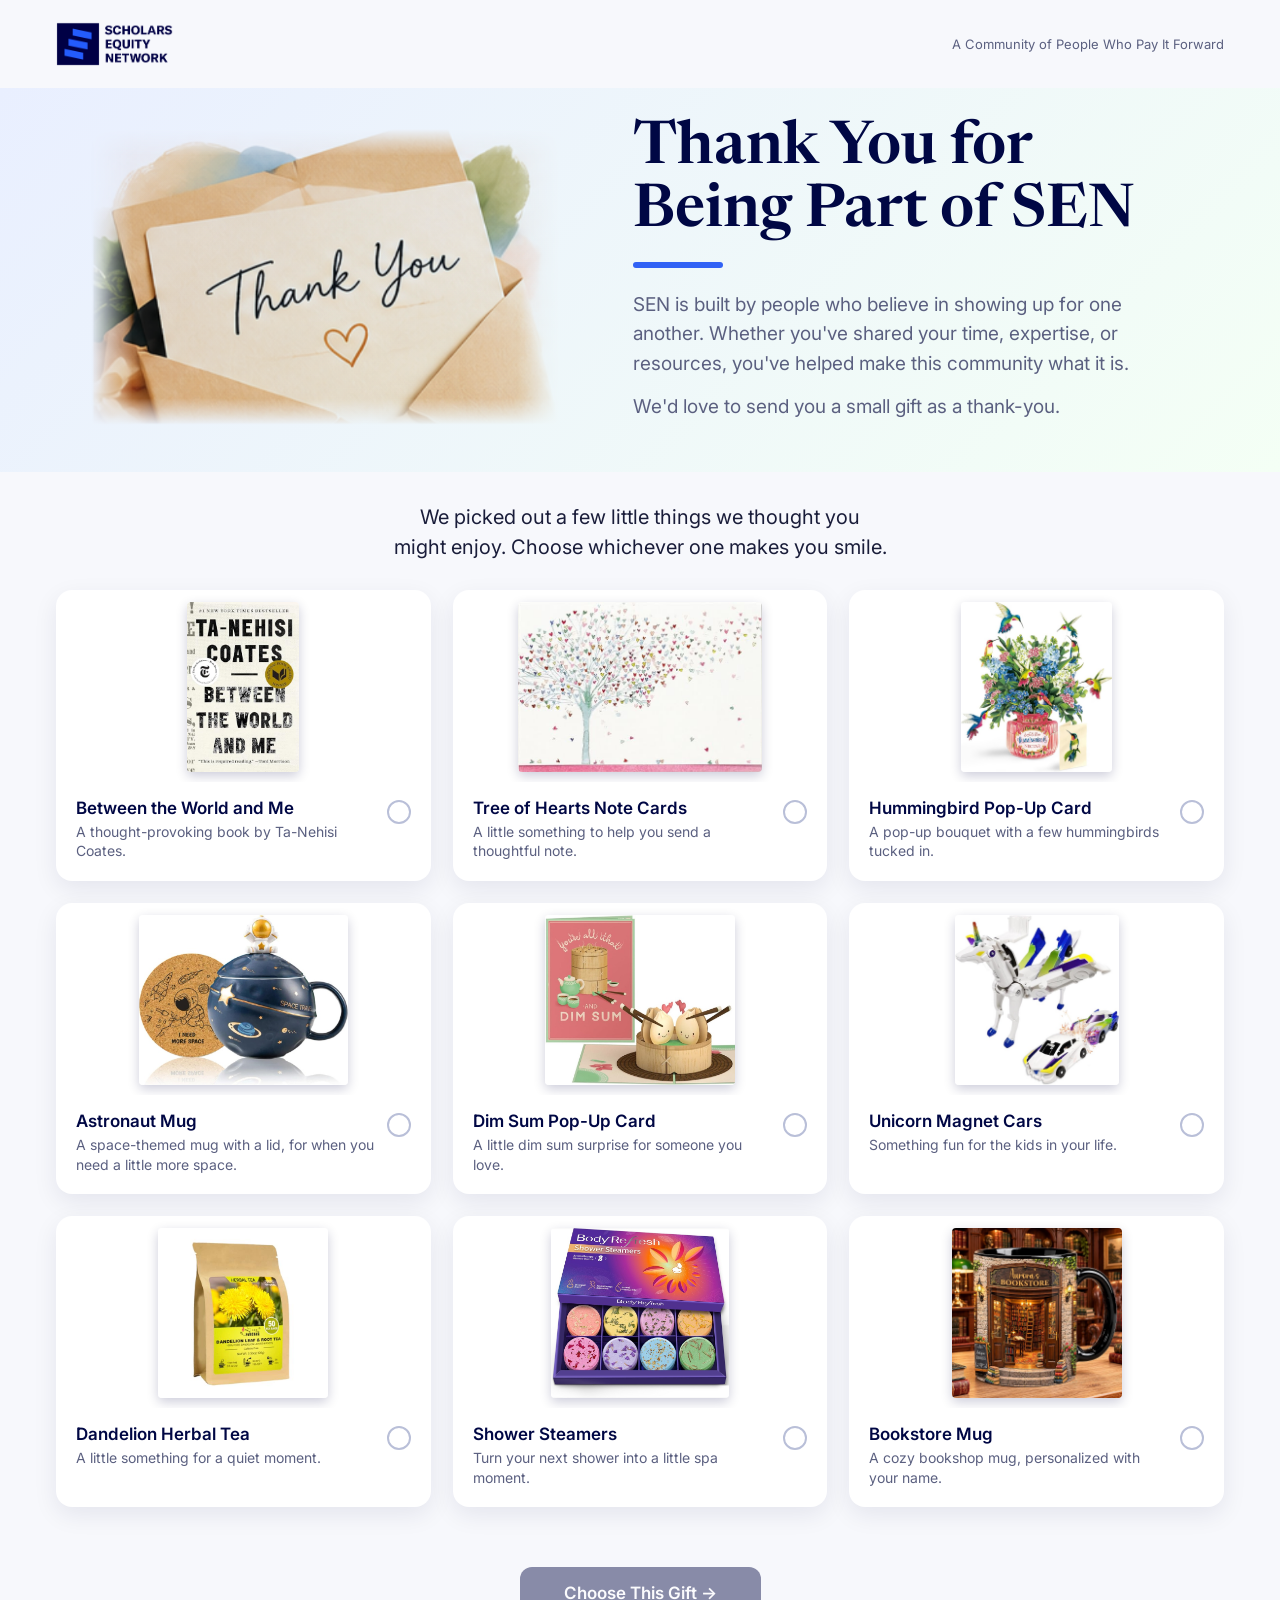
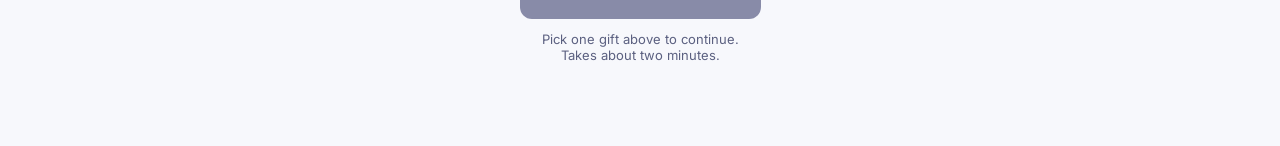
==== index.html @ 9fac3a74 "Warmer, shorter confirmation page; gentle note for repeat visits; matching confirmation email Co-Aut" ====
<!doctype html>
<html lang="en"><head><meta charset="utf-8"><meta name="viewport" content="width=device-width,initial-scale=1">
<meta name="robots" content="noindex, nofollow">
<title>A Thank-You Gift from SEN</title>
<link href="https://fonts.googleapis.com/css2?family=Inter:wght@400;500;600&family=Newsreader:wght@500;600&display=swap" rel="stylesheet">
<link rel="stylesheet" href="styles.css">
</head><body>
<header><img src="images/sen-logo.png" alt="Scholars Equity Network"><small>A Community of People Who Pay It Forward</small></header>

<div id="v1">
<section class="hero">
  <div class="note-img"><img src="images/thank-you-card.png" alt="A handwritten thank-you card resting in a kraft envelope"></div>
  <div><h1>Thank You for<br>Being Part of SEN</h1><div class="u"></div>
  <p>SEN is built by people who believe in showing up for one another. Whether you've shared your time, expertise, or resources, you've helped make this community what it is.</p>
  <p>We'd love to send you a small gift as a thank-you.</p></div>
</section>
<p class="gift-intro">We picked out a few little things we thought you might enjoy. Choose whichever one makes you smile.</p>
<section class="grid" id="grid" aria-label="Gift options"></section>
<div class="cta"><button id="choose" disabled>Choose This Gift →</button><p id="hint">Pick one gift above to continue.<br>Takes about two minutes.</p></div>
</div>

<div id="v2" hidden>
<main class="narrow">
 <a href="#" id="back" class="back">← Back to gift options</a>
 <div class="two">
  <div class="pick"><div class="pimg"><img id="pimg" alt=""></div><h2 id="pname"></h2><p id="pdesc"></p></div>
  <form id="addr" novalidate>
   <h1 class="h2">Where should we send your gift?</h1>
   <p class="lead2">Share your mailing address below, and we'll send your gift your way. We'll only use this information to get it to you.</p>
   <label>Full name<input name="name" autocomplete="name" required maxlength="100" placeholder="Your name"></label>
   <label>Email address<input name="email" type="email" autocomplete="email" required maxlength="200" placeholder="you@example.com"></label>
   <label>Street address<input name="street" autocomplete="address-line1" required maxlength="120" placeholder="Street address"></label>
   <label>Apartment / unit <span class="opt">(optional)</span><input name="unit" autocomplete="address-line2" maxlength="40" placeholder="Apt, suite, unit"></label>
   <div class="row3">
    <label>City<input name="city" autocomplete="address-level2" required maxlength="80" placeholder="City"></label>
    <label>State<select name="state" autocomplete="address-level1" required><option value="">Select</option></select></label>
    <label>ZIP code<input name="zip" inputmode="numeric" autocomplete="postal-code" required maxlength="10" placeholder="ZIP code"></label>
   </div>
   <input type="text" name="_honey" tabindex="-1" autocomplete="off" style="position:absolute;left:-9999px" aria-hidden="true">
   <p class="err" id="err" role="alert"></p>
   <button class="claim" id="claim" type="submit">Send Me My Gift</button>
   <p class="priv">🔒 Your information comes to us by email, and we'll only use it to send your gift. We won't share it or use it for anything else.</p>
   <p class="priv" style="margin-top:6px">For now, we're only able to ship within the U.S.</p>
  </form>
 </div>
</main>
</div>

<div id="v3" hidden>
<main class="narrow center">
 <div class="done"><div class="pimg big"><img id="dimg" alt=""></div></div>
 <h1 class="h2">Thank you for everything you do.</h1>
 <p class="lead2" id="dline"></p>
 <p class="small" id="dnote"></p>
 <p class="again" id="dagain" hidden>We've already received your gift selection. No need to submit it again.</p>
</main>
</div>

<script>
/* ================= EDIT HERE ================= */
// Where responses are emailed. FormSubmit.co forwards each form to this address (no account needed;
// it asks for a one-time "Activate" click the first time). After activating, you can swap this
// for the private random code FormSubmit emails you, so your email isn't visible in this file.
const SEND_TO = "danglc@gmail.com";
// To add, remove, or reorder gifts, edit this list. (Optional "emailNote" adds a reminder line to YOUR email for that gift.) "amazon" goes in YOUR email so you can click straight to it; prices are never shown.
const GIFTS = [
  { name: "Between the World and Me", desc: "A thought-provoking book by Ta-Nehisi Coates.", img: "0812983815.jpg", amazon: "https://www.amazon.com/dp/0812983815" },
  { name: "Tree of Hearts Note Cards", desc: "A little something to help you send a thoughtful note.", img: "1441324607.jpg", amazon: "https://www.amazon.com/dp/1441324607" },
  { name: "Hummingbird Pop-Up Card", desc: "A pop-up bouquet with a few hummingbirds tucked in.", img: "hummingbird.jpg", amazon: "https://www.amazon.com/dp/B0DSCMBNSS" },
  { name: "Astronaut Mug", desc: "A space-themed mug with a lid, for when you need a little more space.", img: "mug.jpg", amazon: "https://www.amazon.com/dp/B09VBPYLKC" },
  { name: "Dim Sum Pop-Up Card", desc: "A little dim sum surprise for someone you love.", img: "dimsum.jpg", amazon: "https://www.amazon.com/dp/B0DKF9M3G1" },
  { name: "Unicorn Magnet Cars", desc: "Something fun for the kids in your life.", img: "unicorn.jpg", amazon: "https://www.amazon.com/dp/B0D6NCWSX3" },
  { name: "Dandelion Herbal Tea", desc: "A little something for a quiet moment.", img: "tea.jpg", amazon: "https://www.amazon.com/dp/B0CJJ4G7FF" },
  { name: "Shower Steamers", desc: "Turn your next shower into a little spa moment.", img: "steamers.jpg", amazon: "https://www.amazon.com/dp/B0DPQ8BMHM" },
  { name: "Bookstore Mug", desc: "A cozy bookshop mug, personalized with your name.", img: "bookmug.jpg", amazon: "https://www.amazon.com/dp/B0HMR2PP5B", emailNote: "PERSONALIZED MUG: put the volunteer's name on it (the name above)." }
];
/* ============================================= */

const $ = id => document.getElementById(id);
const STATES = "AL AK AZ AR CA CO CT DE DC FL GA HI ID IL IN IA KS KY LA ME MD MA MI MN MS MO MT NE NV NH NJ NM NY NC ND OH OK OR PA RI SC SD TN TX UT VT VA WA WV WI WY".split(" ");
$("addr").state.insertAdjacentHTML("beforeend", STATES.map(s => `<option>${s}</option>`).join(""));
const photo = g => "images/gifts/" + g.img;
function show(n) { ["v1", "v2", "v3"].forEach((v, i) => $(v).hidden = (i + 1 !== n)); window.scrollTo(0, 0); }
function store(k, v) { try { v === undefined ? localStorage.getItem(k) : localStorage.setItem(k, v); return localStorage.getItem(k); } catch (e) { return null; } }

function confirmation(g, email, again) {
  $("dimg").src = photo(g); $("dimg").alt = g.name;
  $("dline").innerHTML = "We've got your pick: <b></b>. We'll get it ready and send it your way.";
  $("dline").querySelector("b").textContent = g.name;
  $("dnote").textContent = email ? "If we have any questions, we'll reach out at " + email + "." : "";
  $("dagain").hidden = !again;
  show(3);
}

let chosen = null;
const grid = $("grid"); grid.setAttribute("role", "radiogroup");
GIFTS.forEach(g => {
  const c = document.createElement("div"); c.className = "card"; c.tabIndex = 0;
  c.setAttribute("role", "radio"); c.setAttribute("aria-checked", "false");
  c.innerHTML = `<div class="ph photo" style="background:#fff"><img alt=""></div><div class="body"><div><h3></h3><p></p></div><span class="radio"></span></div>`;
  c.querySelector("img").src = photo(g); c.querySelector("img").alt = g.name;
  c.querySelector("h3").textContent = g.name; c.querySelector("p").textContent = g.desc;
  const pick = () => {
    grid.querySelectorAll(".card").forEach(x => { x.classList.remove("sel"); x.setAttribute("aria-checked", "false"); });
    c.classList.add("sel"); c.setAttribute("aria-checked", "true"); chosen = g;
    $("choose").disabled = false; $("hint").innerHTML = "Ready when you are.<br>Takes about two minutes.";
  };
  c.addEventListener("click", pick);
  c.addEventListener("keydown", e => { if (e.key === "Enter" || e.key === " ") { e.preventDefault(); pick(); } });
  grid.appendChild(c);
});

$("choose").addEventListener("click", () => {
  if (!chosen) return;
  $("pimg").src = photo(chosen); $("pimg").alt = chosen.name; $("pname").textContent = chosen.name; $("pdesc").textContent = chosen.desc;
  show(2); $("addr").name.focus();
});
$("back").addEventListener("click", e => { e.preventDefault(); show(1); });

$("addr").addEventListener("submit", async e => {
  e.preventDefault();
  const f = e.target, err = $("err"), btn = $("claim");
  f.querySelectorAll(".bad").forEach(x => x.classList.remove("bad"));
  const v = n => f.elements[n].value.trim();
  const bad = (n, m) => { err.textContent = m; f.elements[n].classList.add("bad"); f.elements[n].focus(); };
  if (!v("name")) return bad("name", "Please add your full name.");
  if (!/^\S+@\S+\.\S+$/.test(v("email"))) return bad("email", "That email doesn't look quite right. Could you check it?");
  if (!v("street")) return bad("street", "Please add your street address.");
  if (!v("city")) return bad("city", "Please add your city.");
  if (!v("state")) return bad("state", "Please choose your state.");
  if (!/^\d{5}(-\d{4})?$/.test(v("zip"))) return bad("zip", "Please enter a 5-digit ZIP code, like 98122.");
  if (v("_honey")) { confirmation(chosen, v("email")); return; }          // spam trap: pretend success
  err.textContent = ""; btn.disabled = true; btn.textContent = "Sending…";
  const body = {
    "Gift chosen": chosen.name, "Amazon link": chosen.amazon,
    "Name": v("name"), ...(chosen.emailNote ? { "Note for you": chosen.emailNote } : {}), "Street": v("street"), "Apt/Unit": v("unit") || "-", "City": v("city"), "State": v("state"), "ZIP": v("zip"),
    "Volunteer email": v("email"), email: v("email"),
    _subject: "Gift choice: " + chosen.name + " (" + v("name") + ")", _template: "table", _captcha: "false",
    _autoresponse: "Thank you for everything you do! We've got your pick: " + chosen.name + ". We'll get it ready and send it your way. - Scholars Equity Network"
  };
  try {
    const r = await fetch("https://formsubmit.co/ajax/" + encodeURIComponent(SEND_TO), {
      method: "POST", headers: { "Content-Type": "application/json", Accept: "application/json" }, body: JSON.stringify(body) });
    const j = await r.json().catch(() => ({}));
    if (r.ok && String(j.success) === "true") { store("sen-gift", JSON.stringify({ gift: chosen.name, email: v("email") })); confirmation(chosen, v("email")); }
    else { err.textContent = "We couldn't send that just now. Please try again in a moment."; console.warn("Form service said:", j.message || r.status); }
  } catch (x) { err.textContent = "We couldn't send that just now. Please check your connection and try again."; }
  btn.disabled = false; btn.textContent = "Send Me My Gift";
});

// Someone returning on the same device sees their confirmation instead of picking again.
(function () { const s = store("sen-gift"); if (!s) return; try { const d = JSON.parse(s); const g = GIFTS.find(x => x.name === d.gift); if (g) confirmation(g, d.email, true); } catch (e) {} })();
</script>
</body></html>
---- styles.css ----
:root{--navy:#000744;--blue:#3162F5;--green:#C9FFCD;--cream:#F7F8FC;--ink:#1a1d3a;--mute:#5b6080}
*{box-sizing:border-box}body{margin:0;font-family:Inter,sans-serif;color:var(--ink);background:var(--cream)}
header{display:flex;justify-content:space-between;align-items:center;padding:22px 56px}
header img{height:44px}header small{color:var(--mute);font-size:13px}
.hero{display:grid;grid-template-columns:1fr 1.1fr;gap:40px;align-items:center;padding:30px 56px 70px;background:linear-gradient(135deg,#e9efff 0%,#f4fff5 100%)}
.note{background:#fff;border-radius:18px;padding:44px 40px;box-shadow:0 20px 50px rgba(0,7,68,.12);transform:rotate(-3deg);max-width:380px;justify-self:center}
.note .script{font-family:Newsreader,serif;font-style:italic;font-size:54px;color:var(--navy);line-height:1}
.note .heart{color:var(--blue);font-size:34px;margin-top:10px}
.note .bar{height:6px;width:70px;background:var(--green);border-radius:3px;margin-top:18px}
h1{font-family:Newsreader,serif;font-weight:600;font-size:60px;line-height:1.05;margin:0;color:var(--navy)}
h1+.u{height:6px;width:90px;background:var(--blue);border-radius:3px;margin:18px 0 22px}
.hero p{font-size:19px;line-height:1.55;color:var(--mute);max-width:520px;margin:0 0 14px}
.hero p b{color:var(--ink);font-weight:500}
.grid{display:flex;flex-wrap:wrap;justify-content:center;gap:22px;padding:0 56px 60px;margin-top:-34px}
.card{flex:0 0 calc((100% - 44px)/3);background:#fff;border-radius:16px;overflow:hidden;box-shadow:0 8px 24px rgba(0,7,68,.08);border:2px solid transparent}
.card.sel{border-color:var(--blue)}
.ph{height:190px;display:grid;place-items:center;font-size:56px;color:#fff}
.body{padding:16px 18px 18px;display:flex;justify-content:space-between;gap:12px}
.body h3{margin:0 0 4px;font-size:17px;color:var(--navy);font-weight:600}.body p{margin:0;font-size:14px;color:var(--mute);line-height:1.4}
.radio{flex:none;width:24px;height:24px;border-radius:50%;border:2px solid #b9bfd8;margin-top:2px}
.sel .radio{border-color:var(--blue);background:radial-gradient(var(--blue) 45%,#fff 50%)}
.photo{padding:10px;overflow:hidden;display:flex;align-items:center;justify-content:center}.photo img{max-height:170px;object-fit:contain;max-width:100%;width:auto;height:auto;border-radius:4px;box-shadow:0 4px 12px rgba(0,7,68,.2)}
.tbd{opacity:.65}.tbd .ph{background:repeating-linear-gradient(45deg,#e3e7f5,#e3e7f5 10px,#eef1fa 10px,#eef1fa 20px)!important;color:#8a90b0;font-size:15px}
.cta{text-align:center;padding:0 0 70px}
.cta button{background:var(--navy);color:#fff;border:0;border-radius:12px;padding:16px 44px;font:600 17px Inter;cursor:pointer}
.cta p{color:var(--mute);font-size:13px;margin-top:12px}
.draft{background:var(--navy);color:#fff;text-align:center;padding:8px;font-size:13px}
@media(max-width:900px){.card{flex-basis:calc((100% - 22px)/2)}.hero{grid-template-columns:1fr}header,.hero,.grid{padding-left:20px;padding-right:20px}h1{font-size:44px}}@media(max-width:560px){.card{flex-basis:100%}}

button:disabled{opacity:.45;cursor:not-allowed}
.card{cursor:pointer}.card:focus-visible{outline:3px solid var(--blue);outline-offset:2px}
.narrow{max-width:1040px;margin:0 auto;padding:10px 56px 80px}
.back{color:var(--blue);text-decoration:none;font-size:14px;display:inline-block;margin:8px 0 24px}
.two{display:grid;grid-template-columns:1fr 1.15fr;gap:56px;align-items:start}
.pimg{background:#fff;border-radius:16px;padding:16px;box-shadow:0 8px 24px rgba(0,7,68,.08);display:grid;place-items:center;height:340px}
.pimg img{max-width:100%;max-height:100%;object-fit:contain}
.pick h2{font-family:Newsreader,serif;font-size:30px;color:var(--navy);margin:20px 0 4px}.pick p{color:var(--mute);margin:0}
.h2{font-family:Newsreader,serif;font-weight:600;font-size:38px;line-height:1.1;color:var(--navy);margin:0 0 10px}
.lead2{color:var(--mute);font-size:17px;line-height:1.5;margin:0 0 22px}
form label{display:block;font-size:14px;font-weight:500;color:var(--ink);margin-bottom:16px}
form input,form select{display:block;width:100%;margin-top:6px;padding:13px 14px;font:16px Inter;border:1.5px solid #d3d8ea;border-radius:10px;background:#fff;color:var(--ink)}
form input:focus,form select:focus{outline:3px solid rgba(49,98,245,.25);border-color:var(--blue)}
form .bad{border-color:#c0392b;background:#fff6f5}
.opt{color:var(--mute);font-weight:400}
.row3{display:grid;grid-template-columns:1.3fr 1fr 1fr;gap:14px}
.err{color:#b0281b;font-size:14px;min-height:20px;margin:0 0 8px}
.claim{width:100%;background:var(--navy);color:#fff;border:0;border-radius:12px;padding:16px;font:600 17px Inter;cursor:pointer}
.claim:hover{background:#0b1466}
.priv{font-size:13px;color:var(--mute);line-height:1.5;margin-top:14px}
.center{text-align:center}.done{display:grid;place-items:center;margin:10px 0 28px}
.pimg.big{height:300px;width:300px}
.sel-line{font-size:18px;margin:6px 0 14px}.small{color:var(--mute);font-size:14px;max-width:520px;margin:0 auto 22px;line-height:1.5}
@media(max-width:820px){.two{grid-template-columns:1fr;gap:28px}.narrow{padding:10px 20px 60px}.pimg{height:240px}.h2{font-size:34px}.row3{grid-template-columns:1fr 1fr}.row3 label:first-child{grid-column:1/-1}}
.status-card{max-width:560px;margin:60px auto;padding:0 24px;text-align:center}
.status-card h1{font-family:Newsreader,serif;font-size:36px;color:var(--navy)}
.status-card p{color:var(--mute);font-size:17px;line-height:1.5}
.hi{font-size:15px;color:var(--blue);font-weight:600;margin:0 0 10px}

.note-img{justify-self:center;width:100%;max-width:470px}
.note-img img{display:block;width:100%;height:auto;mix-blend-mode:multiply;-webkit-mask-image:linear-gradient(to right,transparent,#000 9%,#000 91%,transparent),linear-gradient(to bottom,transparent,#000 9%,#000 91%,transparent);-webkit-mask-composite:source-in;mask-image:linear-gradient(to right,transparent,#000 9%,#000 91%,transparent),linear-gradient(to bottom,transparent,#000 9%,#000 91%,transparent);mask-composite:intersect}
@media(max-width:900px){.note-img{max-width:360px}}

/* fix: product photo must stay inside its box at every width */
.pimg{display:flex;align-items:center;justify-content:center;overflow:hidden}
.pimg img{width:auto;height:auto;max-width:100%;max-height:308px;object-fit:contain}
.pimg.big img{max-height:268px}
@media(max-width:820px){.pimg img{max-height:208px}.pimg.big img{max-height:268px}}
.pick h2,.pick p{position:relative}

/* phones: nothing may be wider than the screen */
.two>*,.row3>*,form,.pick{min-width:0}
@media(max-width:560px){
  header{padding:16px 20px}header small{display:none}
  .row3{grid-template-columns:1fr 1fr}.row3 label:first-child{grid-column:1/-1}
  .narrow{padding:6px 20px 50px}.h2{font-size:30px}.grid{padding:0 20px 40px}
  .hero{padding:20px 20px 50px}h1{font-size:40px}.cta button{width:calc(100% - 40px)}
}

/* intro line above the gifts */
.gift-intro{text-align:center;font-size:20px;line-height:1.5;color:var(--ink);max-width:640px;margin:0 auto;padding:30px 24px 28px}
.hero:has(+ .gift-intro){padding-bottom:36px}
.gift-intro + .grid{margin-top:0}

.h2,.gift-intro,.hero h1{text-wrap:balance}

.again{display:inline-block;background:#eef3ff;color:var(--navy);padding:10px 18px;border-radius:99px;font-size:14px;margin:6px 0 0}
.lead2 b{color:var(--navy)}

[hidden]{display:none!important}
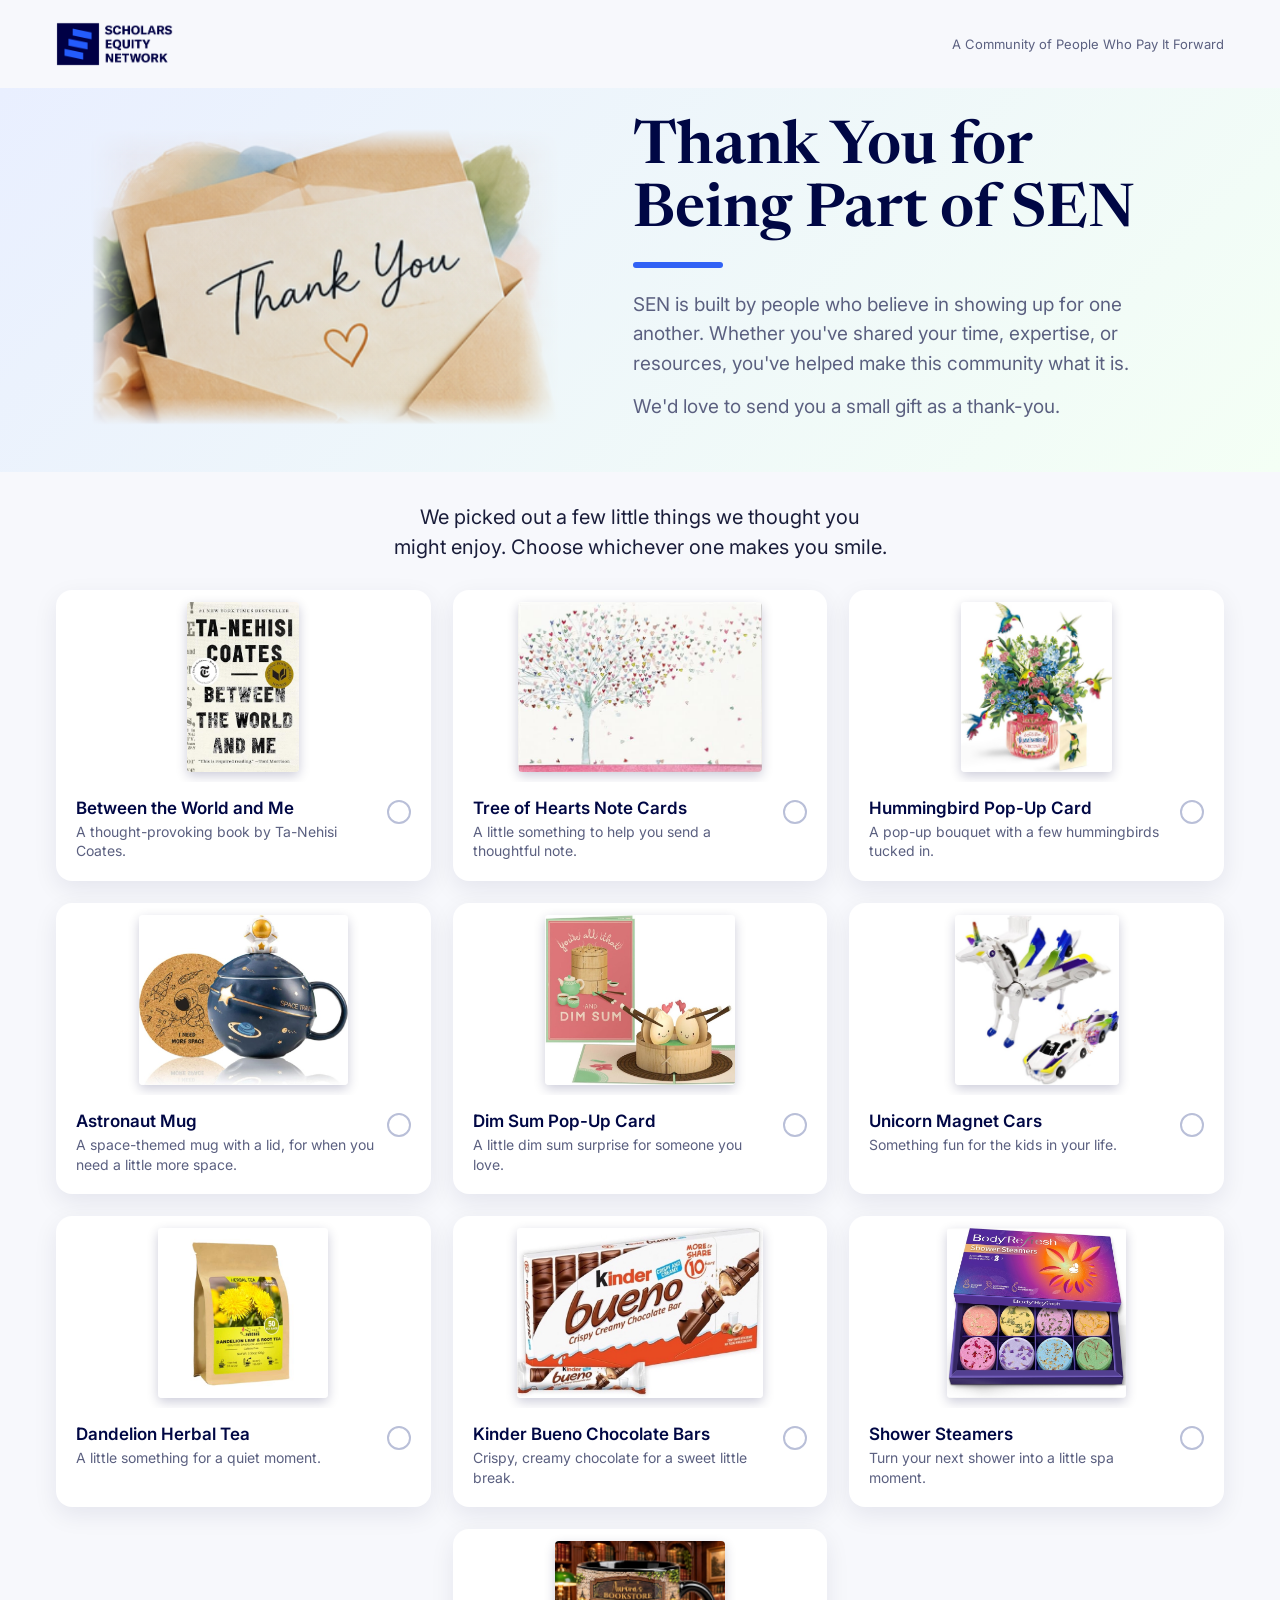
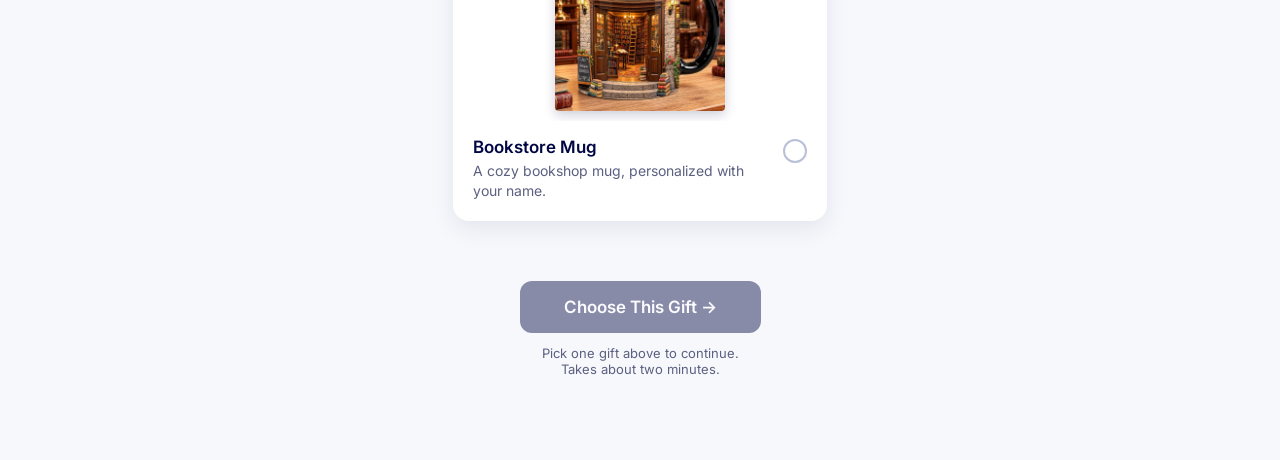
==== commit 554c38cb: "Add Kinder Bueno to the gift options Co-Authored-By: Claude Sonnet 5.5 <noreply@anthropic.com>" ====
--- a/index.html
+++ b/index.html
@@ -71,6 +71,7 @@
   { name: "Dim Sum Pop-Up Card", desc: "A little dim sum surprise for someone you love.", img: "dimsum.jpg", amazon: "https://www.amazon.com/dp/B0DKF9M3G1" },
   { name: "Unicorn Magnet Cars", desc: "Something fun for the kids in your life.", img: "unicorn.jpg", amazon: "https://www.amazon.com/dp/B0D6NCWSX3" },
   { name: "Dandelion Herbal Tea", desc: "A little something for a quiet moment.", img: "tea.jpg", amazon: "https://www.amazon.com/dp/B0CJJ4G7FF" },
+  { name: "Kinder Bueno Chocolate Bars", desc: "Crispy, creamy chocolate for a sweet little break.", img: "bueno.jpg", amazon: "https://www.amazon.com/dp/B0F4T82ZZD" },
   { name: "Shower Steamers", desc: "Turn your next shower into a little spa moment.", img: "steamers.jpg", amazon: "https://www.amazon.com/dp/B0DPQ8BMHM" },
   { name: "Bookstore Mug", desc: "A cozy bookshop mug, personalized with your name.", img: "bookmug.jpg", amazon: "https://www.amazon.com/dp/B0HMR2PP5B", emailNote: "PERSONALIZED MUG: put the volunteer's name on it (the name above)." }
 ];
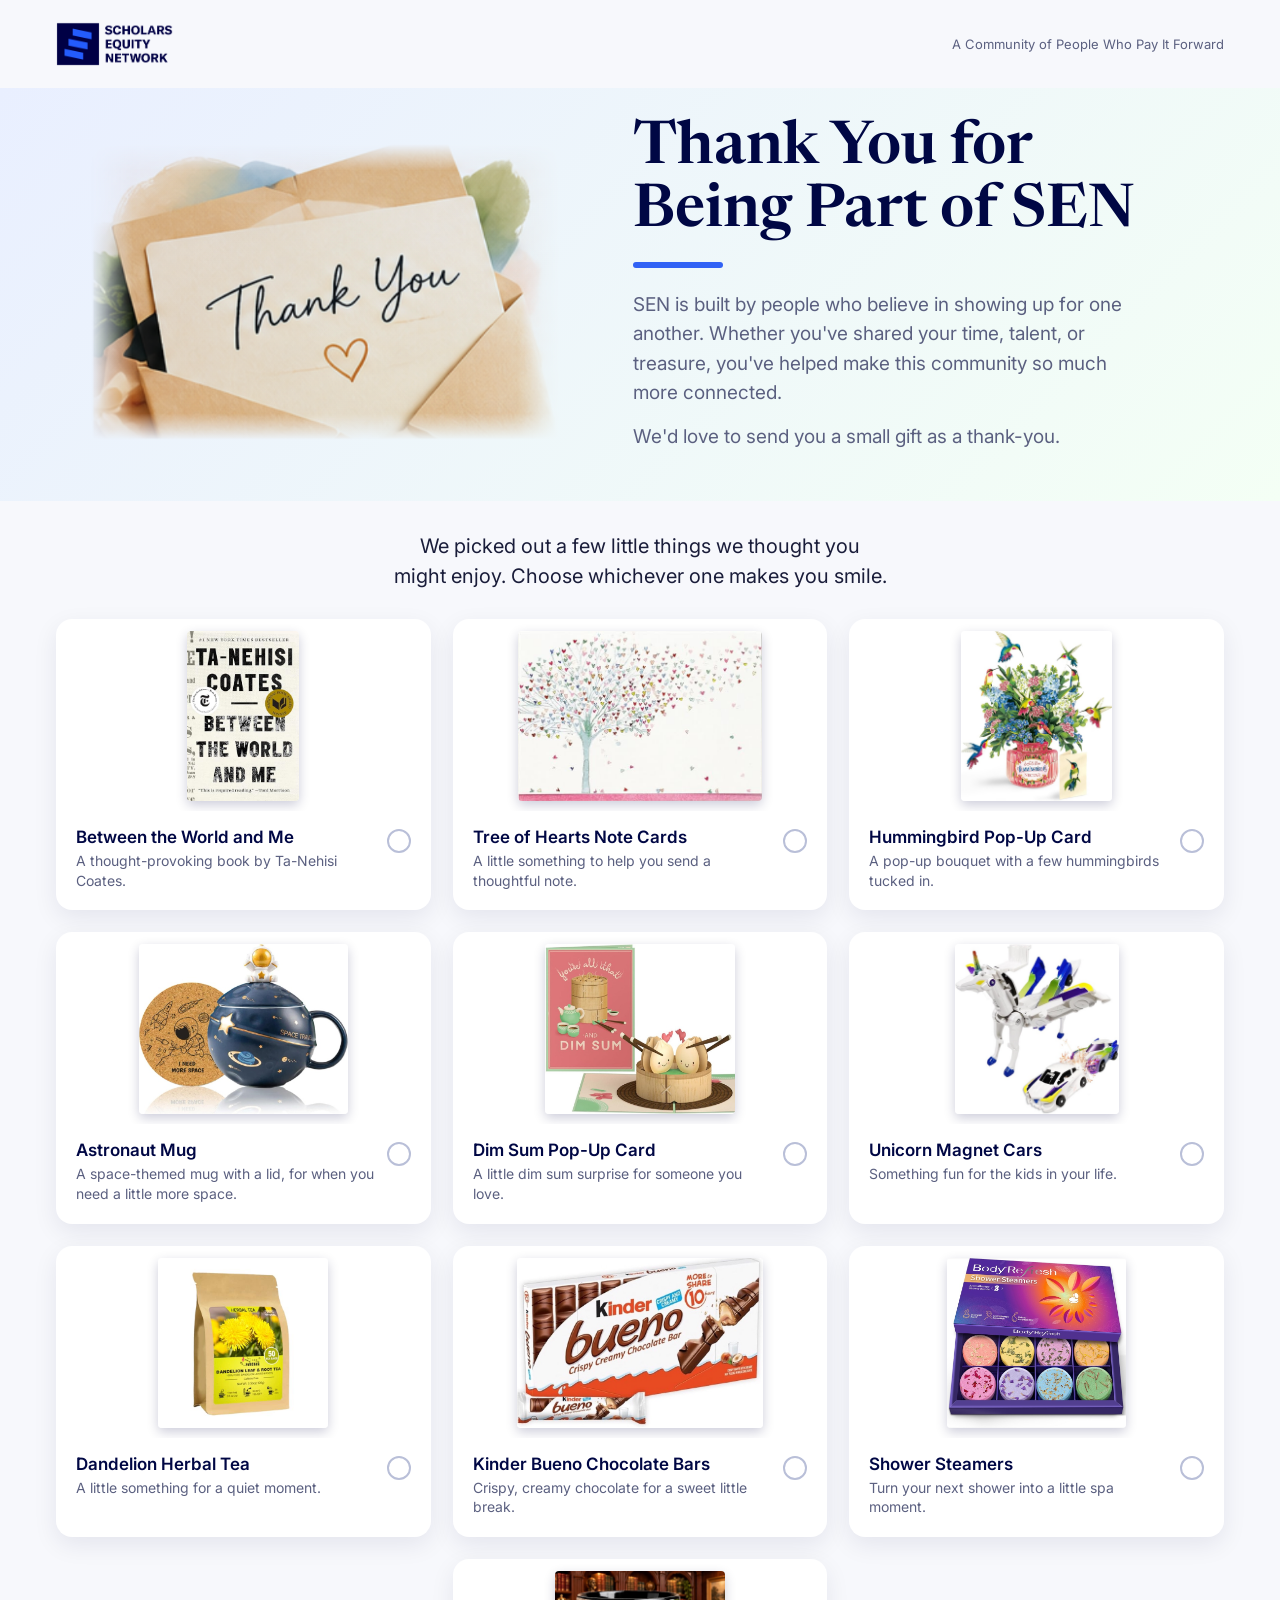
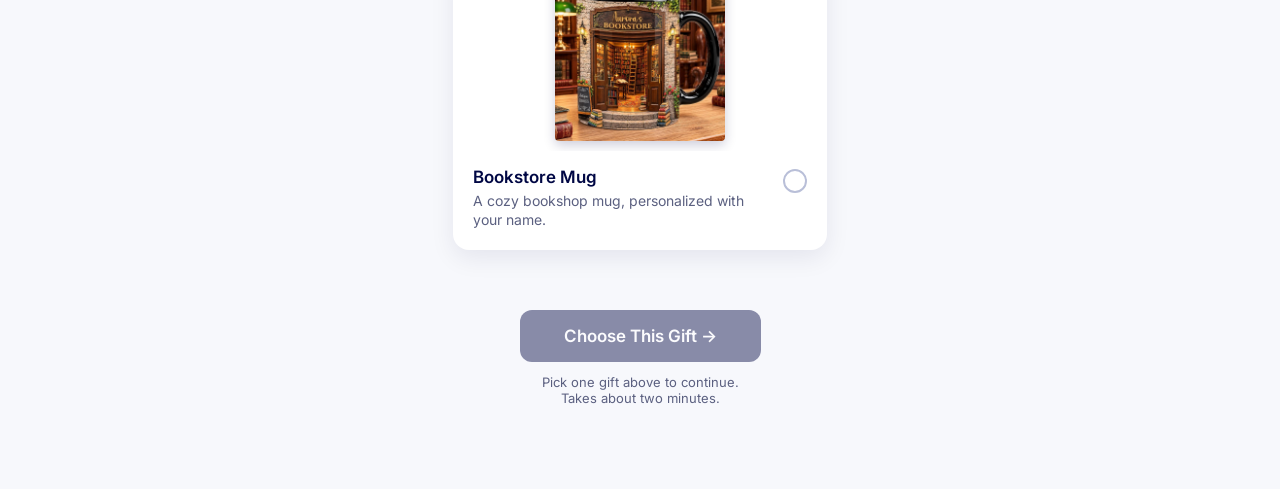
==== commit e0f26e5e: "Intro wording: time, talent, or treasure Co-Authored-By: Claude Sonnet 5.5 <noreply@anthropic.com>" ====
--- a/index.html
+++ b/index.html
@@ -11,7 +11,7 @@
 <section class="hero">
   <div class="note-img"><img src="images/thank-you-card.png" alt="A handwritten thank-you card resting in a kraft envelope"></div>
   <div><h1>Thank You for<br>Being Part of SEN</h1><div class="u"></div>
-  <p>SEN is built by people who believe in showing up for one another. Whether you've shared your time, expertise, or resources, you've helped make this community what it is.</p>
+  <p>SEN is built by people who believe in showing up for one another. Whether you've shared your time, talent, or treasure, you've helped make this community so much more connected.</p>
   <p>We'd love to send you a small gift as a thank-you.</p></div>
 </section>
 <p class="gift-intro">We picked out a few little things we thought you might enjoy. Choose whichever one makes you smile.</p>
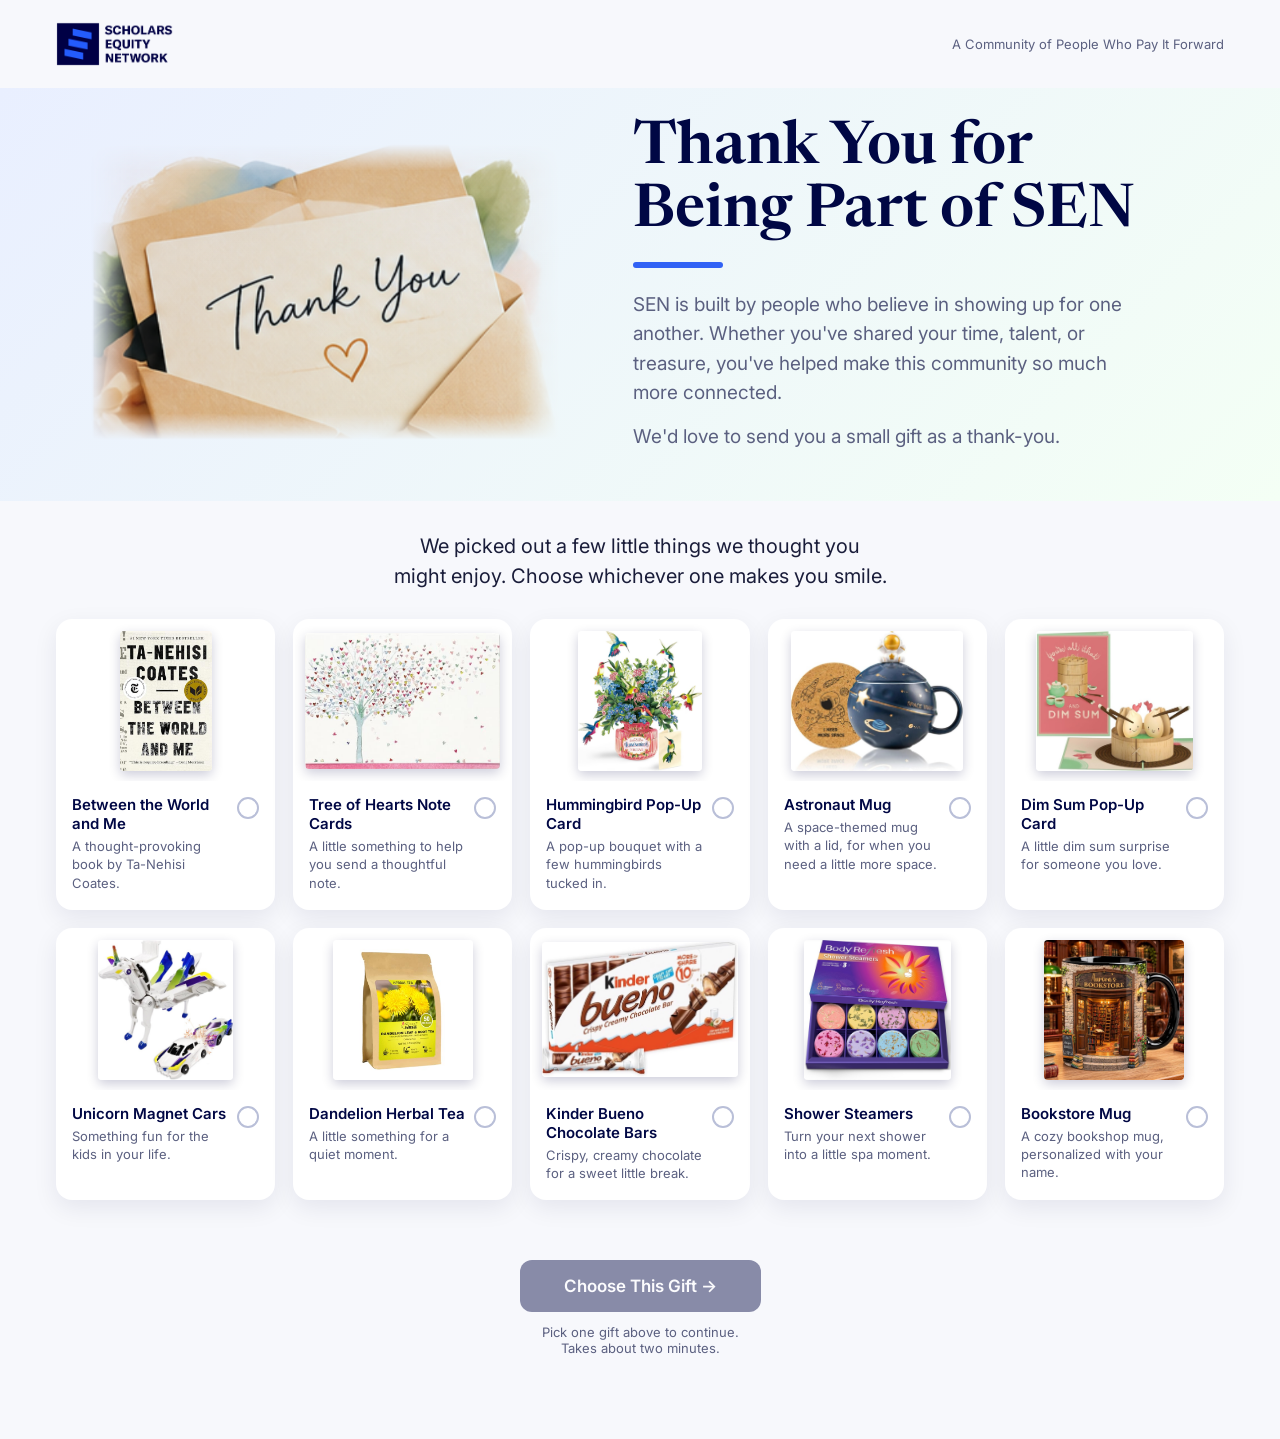
==== commit 7d52c290: "Send gift responses to admin@scholarsequity.org Co-Authored-By: Claude Sonnet 5.5 <noreply@anthropic" ====
--- a/index.html
+++ b/index.html
@@ -61,7 +61,7 @@
 // Where responses are emailed. FormSubmit.co forwards each form to this address (no account needed;
 // it asks for a one-time "Activate" click the first time). After activating, you can swap this
 // for the private random code FormSubmit emails you, so your email isn't visible in this file.
-const SEND_TO = "danglc@gmail.com";
+const SEND_TO = "admin@scholarsequity.org";
 // To add, remove, or reorder gifts, edit this list. (Optional "emailNote" adds a reminder line to YOUR email for that gift.) "amazon" goes in YOUR email so you can click straight to it; prices are never shown.
 const GIFTS = [
   { name: "Between the World and Me", desc: "A thought-provoking book by Ta-Nehisi Coates.", img: "0812983815.jpg", amazon: "https://www.amazon.com/dp/0812983815" },
--- a/styles.css
+++ b/styles.css
@@ -87,3 +87,13 @@
 .lead2 b{color:var(--navy)}
 
 [hidden]{display:none!important}
+
+/* big screens: 5 across (two rows of five for ten gifts) */
+@media(min-width:1180px){
+  .grid{gap:18px}
+  .card{flex-basis:calc((100% - 72px)/5)}
+  .ph{height:160px}.photo img{max-height:140px}
+  .body{padding:14px 14px 16px;gap:8px}
+  .body h3{font-size:15px}.body p{font-size:13px}
+  .radio{width:22px;height:22px}
+}
